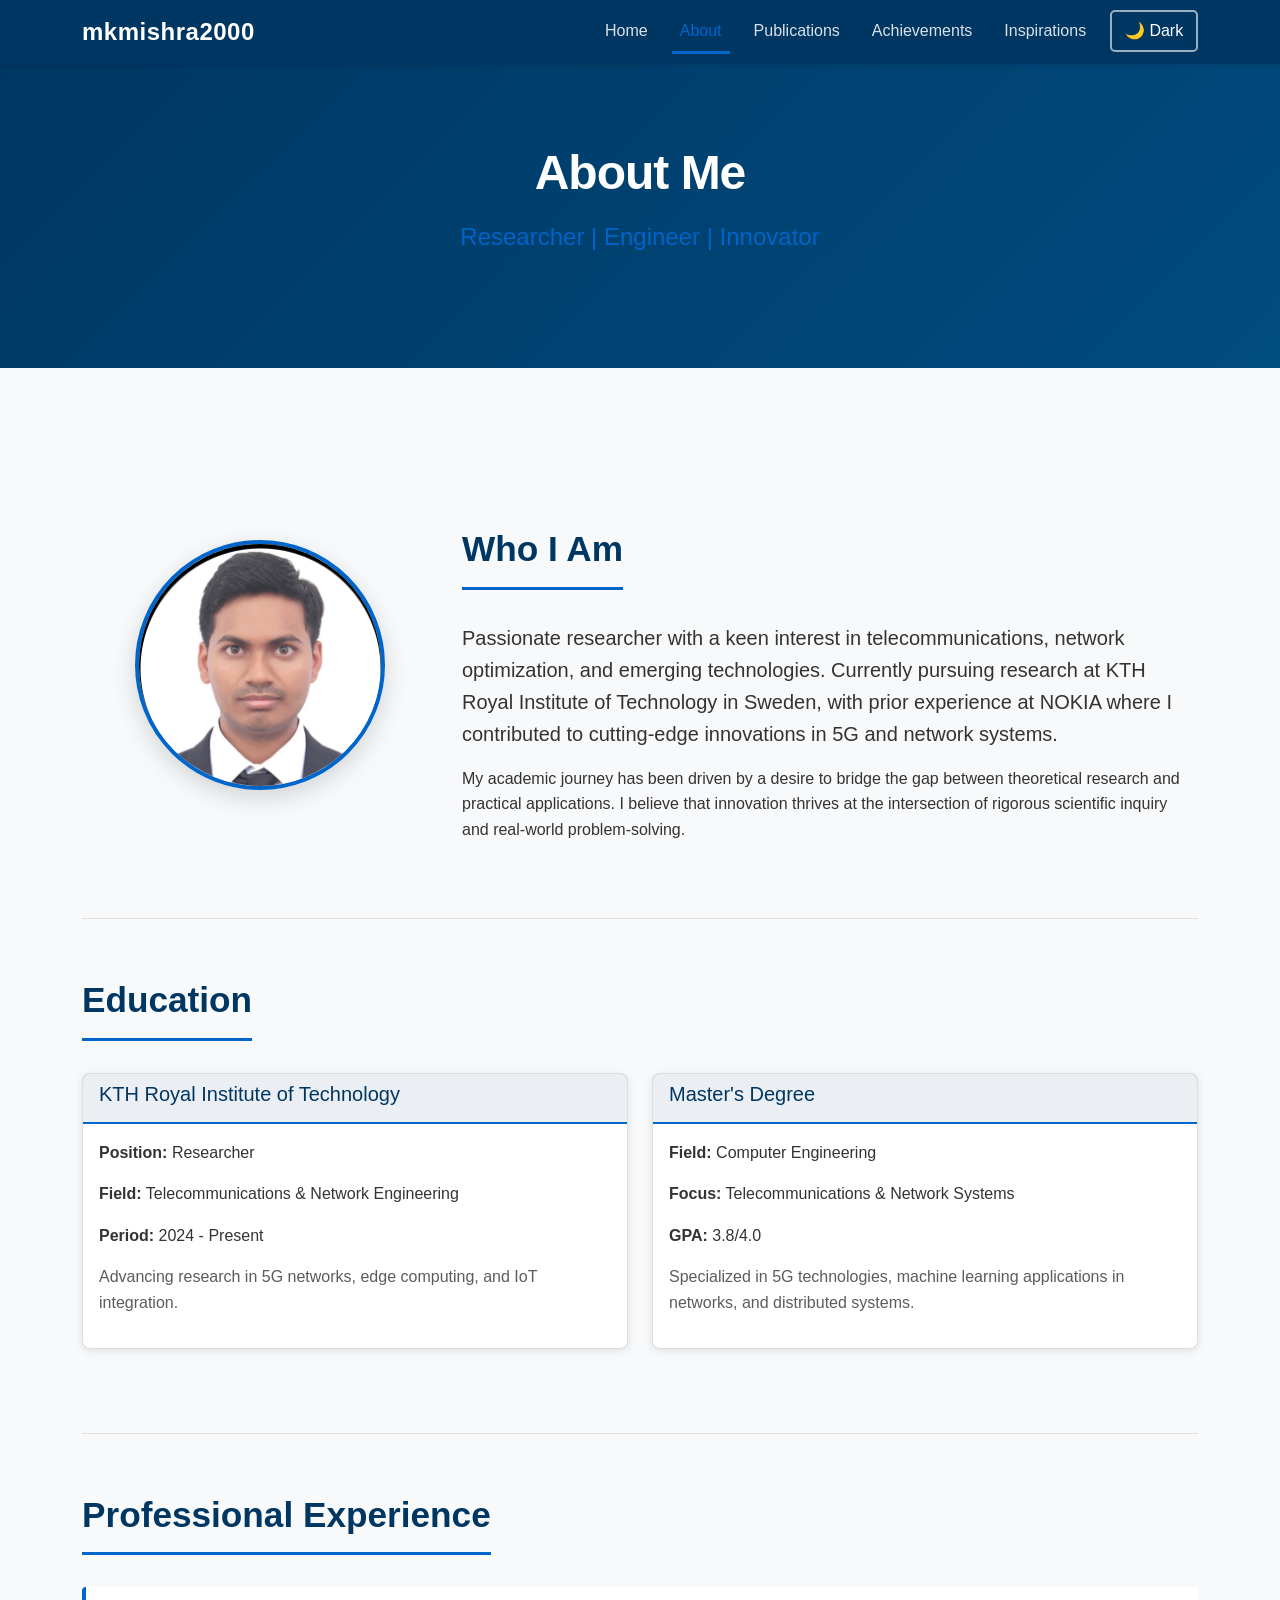
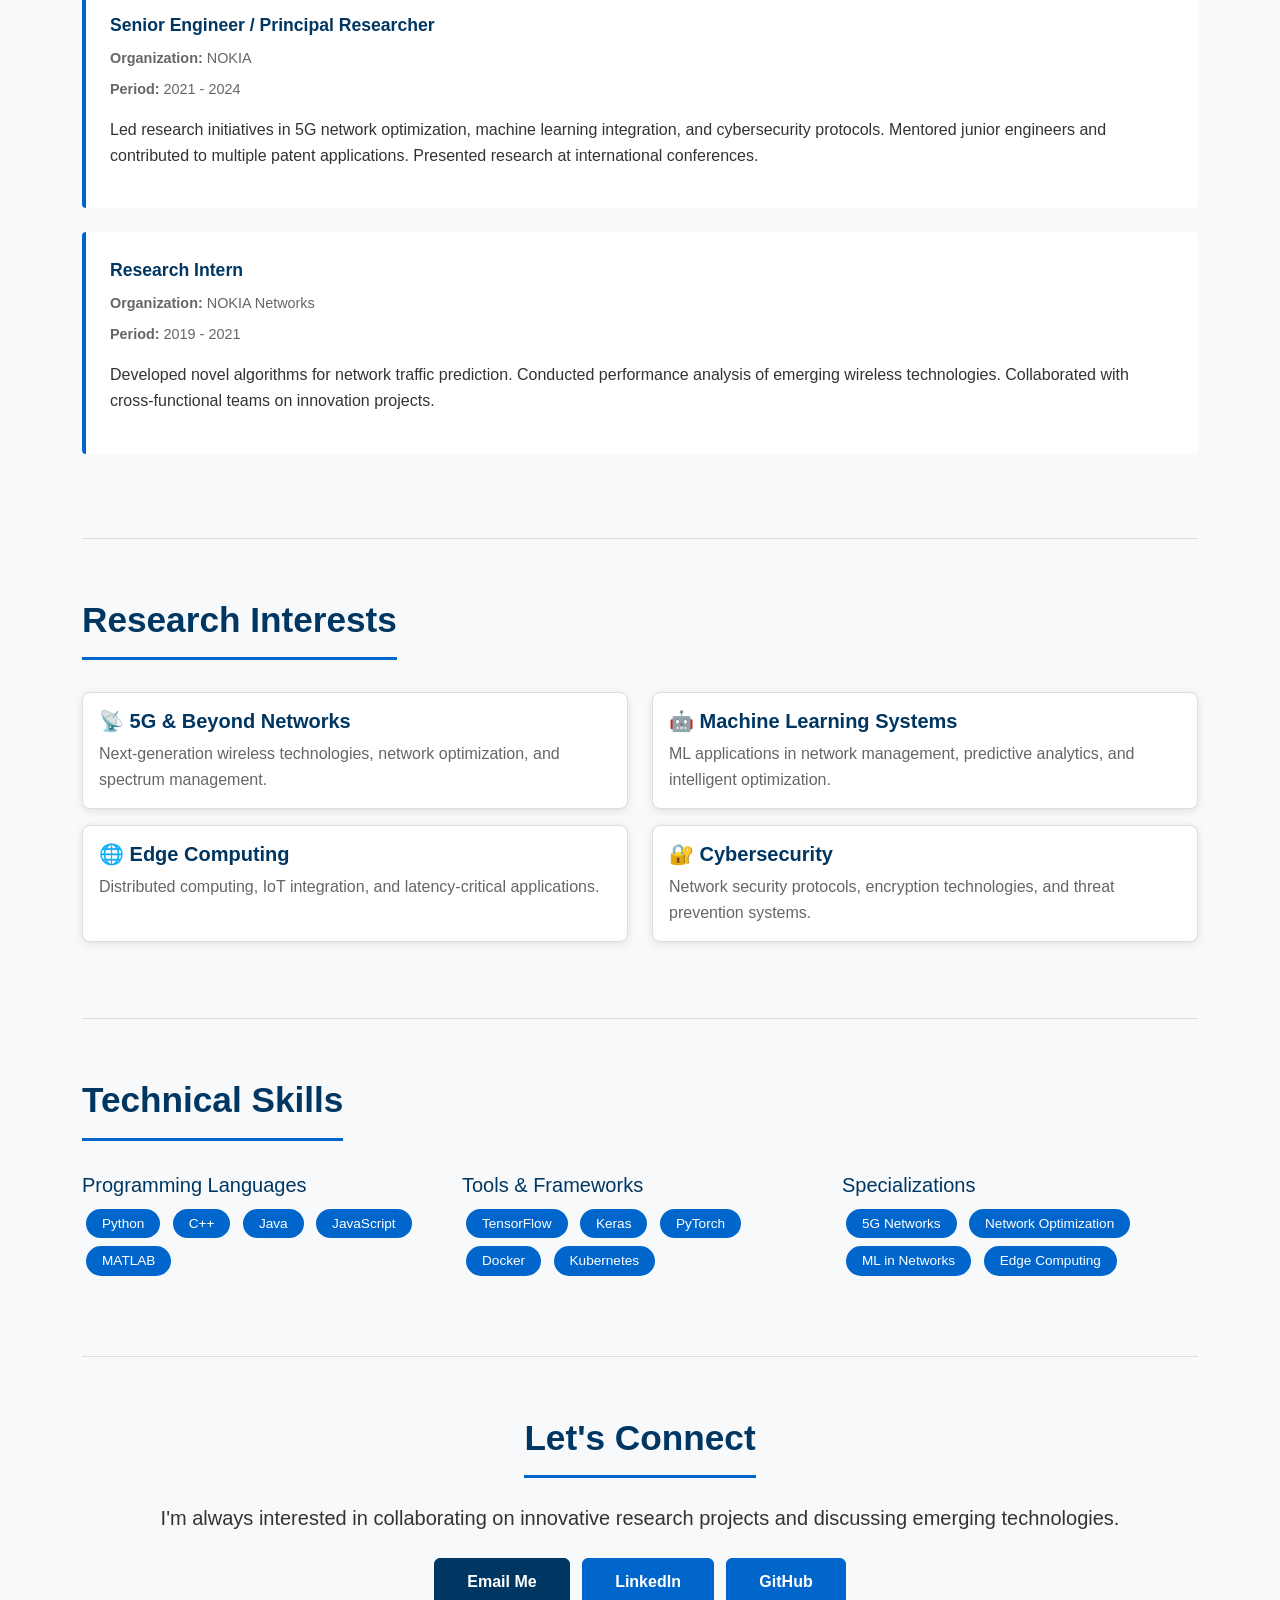
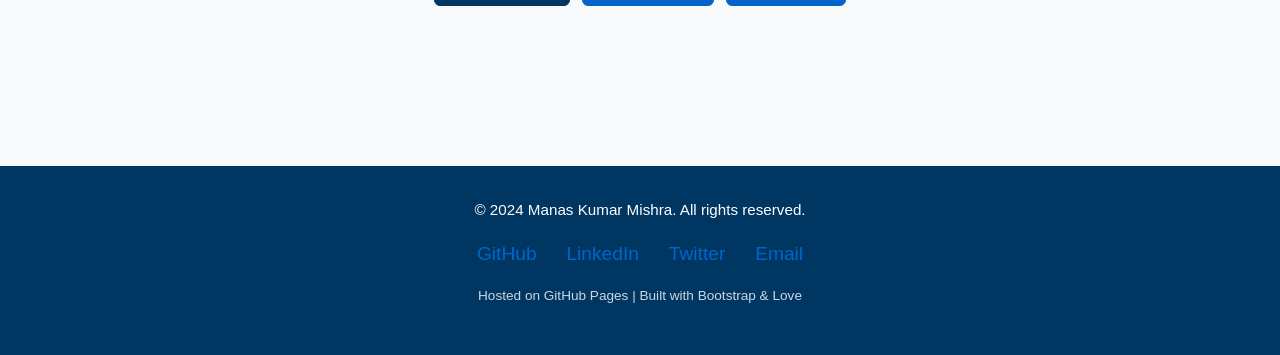
==== about.html @ 9eb92e09 "Build complete professional researcher portfolio with 5 pages, Bootstrap styling, dark mode, and JSO" ====
<!DOCTYPE html>
<html lang="en">
<head>
    <meta charset="UTF-8">
    <meta name="viewport" content="width=device-width, initial-scale=1.0">
    <title>About Me - mkmishra2000</title>
    
    <!-- Bootstrap CSS -->
    <link href="https://cdn.jsdelivr.net/npm/bootstrap@5.3.0/dist/css/bootstrap.min.css" rel="stylesheet">
    
    <!-- Custom CSS -->
    <link rel="stylesheet" href="css/style.css">
    
    <style>
        body {
            display: flex;
            flex-direction: column;
            min-height: 100vh;
        }
        main {
            flex: 1;
        }
    </style>
</head>
<body>
    <!-- Navigation Bar -->
    <nav class="navbar navbar-expand-lg navbar-dark sticky-top">
        <div class="container">
            <a class="navbar-brand" href="index.html">mkmishra2000</a>
            <button class="navbar-toggler" type="button" data-bs-toggle="collapse" data-bs-target="#navbarNav">
                <span class="navbar-toggler-icon"></span>
            </button>
            <div class="collapse navbar-collapse" id="navbarNav">
                <ul class="navbar-nav ms-auto">
                    <li class="nav-item">
                        <a class="nav-link" href="index.html">Home</a>
                    </li>
                    <li class="nav-item">
                        <a class="nav-link" href="about.html">About</a>
                    </li>
                    <li class="nav-item">
                        <a class="nav-link" href="publications.html">Publications</a>
                    </li>
                    <li class="nav-item">
                        <a class="nav-link" href="achievements.html">Achievements</a>
                    </li>
                    <li class="nav-item">
                        <a class="nav-link" href="inspirations.html">Inspirations</a>
                    </li>
                    <li class="nav-item">
                        <button id="theme-toggle" class="theme-toggle ms-2">🌙 Dark</button>
                    </li>
                </ul>
            </div>
        </div>
    </nav>

    <!-- Hero Section -->
    <section class="hero-section">
        <div class="container text-center">
            <h1>About Me</h1>
            <p class="subtitle">Researcher | Engineer | Innovator</p>
        </div>
    </section>

    <!-- Main Content -->
    <main>
        <div class="container">
            <section class="section">
                <div class="row align-items-center">
                    <div class="col-md-4 text-center mb-4">
                        <img id="about-avatar" src="Images/Myimages.jpeg" alt="Profile" class="profile-image" style="width: 250px; height: 250px;">
                    </div>
                    <div class="col-md-8">
                        <h2 class="section-title">Who I Am</h2>
                        <p id="about-bio" class="lead">
                            Passionate researcher with a keen interest in telecommunications, network optimization, and emerging technologies. 
                            Currently pursuing research at KTH Royal Institute of Technology in Sweden, with prior experience at NOKIA where I contributed 
                            to cutting-edge innovations in 5G and network systems.
                        </p>
                        <p>
                            My academic journey has been driven by a desire to bridge the gap between theoretical research and practical applications. 
                            I believe that innovation thrives at the intersection of rigorous scientific inquiry and real-world problem-solving.
                        </p>
                    </div>
                </div>
            </section>

            <!-- Education -->
            <section class="section">
                <h2 class="section-title">Education</h2>
                <div class="row">
                    <div class="col-md-6 mb-4">
                        <div class="card">
                            <div class="card-header">
                                <h5>KTH Royal Institute of Technology</h5>
                            </div>
                            <div class="card-body">
                                <p><strong>Position:</strong> Researcher</p>
                                <p><strong>Field:</strong> Telecommunications & Network Engineering</p>
                                <p><strong>Period:</strong> 2024 - Present</p>
                                <p class="text-muted">Advancing research in 5G networks, edge computing, and IoT integration.</p>
                            </div>
                        </div>
                    </div>
                    <div class="col-md-6 mb-4">
                        <div class="card">
                            <div class="card-header">
                                <h5>Master's Degree</h5>
                            </div>
                            <div class="card-body">
                                <p><strong>Field:</strong> Computer Engineering</p>
                                <p><strong>Focus:</strong> Telecommunications & Network Systems</p>
                                <p><strong>GPA:</strong> 3.8/4.0</p>
                                <p class="text-muted">Specialized in 5G technologies, machine learning applications in networks, and distributed systems.</p>
                            </div>
                        </div>
                    </div>
                </div>
            </section>

            <!-- Professional Experience -->
            <section class="section">
                <h2 class="section-title">Professional Experience</h2>
                <div class="publication-item">
                    <div class="publication-title">Senior Engineer / Principal Researcher</div>
                    <div class="publication-meta"><strong>Organization:</strong> NOKIA</div>
                    <div class="publication-meta"><strong>Period:</strong> 2021 - 2024</div>
                    <p class="mt-3">
                        Led research initiatives in 5G network optimization, machine learning integration, and cybersecurity protocols. 
                        Mentored junior engineers and contributed to multiple patent applications. Presented research at international conferences.
                    </p>
                </div>
                <div class="publication-item mt-3">
                    <div class="publication-title">Research Intern</div>
                    <div class="publication-meta"><strong>Organization:</strong> NOKIA Networks</div>
                    <div class="publication-meta"><strong>Period:</strong> 2019 - 2021</div>
                    <p class="mt-3">
                        Developed novel algorithms for network traffic prediction. Conducted performance analysis of emerging wireless technologies. 
                        Collaborated with cross-functional teams on innovation projects.
                    </p>
                </div>
            </section>

            <!-- Research Interests -->
            <section class="section">
                <h2 class="section-title">Research Interests</h2>
                <div class="row">
                    <div class="col-md-6 mb-3">
                        <div class="card h-100">
                            <div class="card-body">
                                <h5 class="card-title">📡 5G & Beyond Networks</h5>
                                <p class="card-text">Next-generation wireless technologies, network optimization, and spectrum management.</p>
                            </div>
                        </div>
                    </div>
                    <div class="col-md-6 mb-3">
                        <div class="card h-100">
                            <div class="card-body">
                                <h5 class="card-title">🤖 Machine Learning Systems</h5>
                                <p class="card-text">ML applications in network management, predictive analytics, and intelligent optimization.</p>
                            </div>
                        </div>
                    </div>
                    <div class="col-md-6 mb-3">
                        <div class="card h-100">
                            <div class="card-body">
                                <h5 class="card-title">🌐 Edge Computing</h5>
                                <p class="card-text">Distributed computing, IoT integration, and latency-critical applications.</p>
                            </div>
                        </div>
                    </div>
                    <div class="col-md-6 mb-3">
                        <div class="card h-100">
                            <div class="card-body">
                                <h5 class="card-title">🔐 Cybersecurity</h5>
                                <p class="card-text">Network security protocols, encryption technologies, and threat prevention systems.</p>
                            </div>
                        </div>
                    </div>
                </div>
            </section>

            <!-- Skills -->
            <section class="section">
                <h2 class="section-title">Technical Skills</h2>
                <div class="row">
                    <div class="col-md-4 mb-3">
                        <h5 class="text-kth-blue">Programming Languages</h5>
                        <div class="mt-2">
                            <span class="badge">Python</span>
                            <span class="badge">C++</span>
                            <span class="badge">Java</span>
                            <span class="badge">JavaScript</span>
                            <span class="badge">MATLAB</span>
                        </div>
                    </div>
                    <div class="col-md-4 mb-3">
                        <h5 class="text-kth-blue">Tools & Frameworks</h5>
                        <div class="mt-2">
                            <span class="badge">TensorFlow</span>
                            <span class="badge">Keras</span>
                            <span class="badge">PyTorch</span>
                            <span class="badge">Docker</span>
                            <span class="badge">Kubernetes</span>
                        </div>
                    </div>
                    <div class="col-md-4 mb-3">
                        <h5 class="text-kth-blue">Specializations</h5>
                        <div class="mt-2">
                            <span class="badge">5G Networks</span>
                            <span class="badge">Network Optimization</span>
                            <span class="badge">ML in Networks</span>
                            <span class="badge">Edge Computing</span>
                        </div>
                    </div>
                </div>
            </section>

            <!-- Contact -->
            <section class="section text-center">
                <h2 class="section-title mb-4">Let's Connect</h2>
                <p class="lead mb-4">I'm always interested in collaborating on innovative research projects and discussing emerging technologies.</p>
                <div>
                    <a href="mailto:manasmkm850@gmail.com" class="btn btn-primary me-2">Email Me</a>
                    <a href="https://linkedin.com/in/mkmishra2000" target="_blank" class="btn btn-secondary me-2">LinkedIn</a>
                    <a href="https://github.com/mkmishra2000" target="_blank" class="btn btn-secondary">GitHub</a>
                </div>
            </section>
        </div>
    </main>

    <!-- Footer -->
    <footer>
        <div class="container">
            <p>&copy; 2024 Manas Kumar Mishra. All rights reserved.</p>
            <div class="social-links">
                <a href="https://github.com/mkmishra2000" target="_blank">GitHub</a>
                <a href="https://linkedin.com/in/mkmishra2000" target="_blank">LinkedIn</a>
                <a href="https://twitter.com/mkmishra2000" target="_blank">Twitter</a>
                <a href="mailto:manasmkm850@gmail.com">Email</a>
            </div>
            <p style="font-size: 0.85rem; margin-top: 1rem; opacity: 0.8;">Hosted on GitHub Pages | Built with Bootstrap & Love</p>
        </div>
    </footer>

    <!-- Bootstrap JS -->
    <script src="https://cdn.jsdelivr.net/npm/bootstrap@5.3.0/dist/js/bootstrap.bundle.min.js"></script>
    
    <!-- Custom Scripts -->
    <script src="js/theme.js"></script>
    <script src="js/main.js"></script>
    <script src="js/data-loader.js"></script>
</body>
</html>
---- css/style.css ----
/* ====================================
   KTH + NOKIA Inspired Color Palette
   ==================================== */

:root {
    /* Light Mode Colors */
    --kth-blue: #003662;
    --nokia-blue: #0066CC;
    --light-bg: #f8f9fa;
    --text-dark: #333333;
    --text-muted: #666666;
    --border-color: #dddddd;
    --white: #ffffff;
    
    /* Dark Mode Colors */
    --dark-bg: #1a1a1a;
    --dark-text: #e8e8e8;
    --dark-text-muted: #b3b3b3;
    --dark-border: #444444;
    
    /* Current Theme (Light) */
    --bg-primary: var(--light-bg);
    --text-primary: var(--text-dark);
    --text-secondary: var(--text-muted);
    --border: var(--border-color);
    --card-bg: var(--white);
}

body.dark-mode {
    --bg-primary: var(--dark-bg);
    --text-primary: var(--dark-text);
    --text-secondary: var(--dark-text-muted);
    --border: var(--dark-border);
    --card-bg: #2a2a2a;
}

/* ====================================
   General Styles
   ==================================== */

* {
    margin: 0;
    padding: 0;
    box-sizing: border-box;
}

html, body {
    height: 100%;
}

body {
    font-family: 'Segoe UI', Tahoma, Geneva, Verdana, sans-serif;
    background-color: var(--bg-primary);
    color: var(--text-primary);
    transition: background-color 0.3s ease, color 0.3s ease;
    line-height: 1.6;
}

/* ====================================
   Navbar Styling
   ==================================== */

.navbar {
    background-color: var(--kth-blue) !important;
    box-shadow: 0 2px 4px rgba(0, 0, 0, 0.1);
}

.navbar-brand {
    font-weight: 700;
    font-size: 1.5rem;
    letter-spacing: 0.5px;
    color: var(--white) !important;
}

.nav-link {
    color: rgba(255, 255, 255, 0.85) !important;
    font-weight: 500;
    margin: 0 0.5rem;
    transition: color 0.3s ease;
}

.nav-link:hover {
    color: var(--nokia-blue) !important;
}

.nav-link.active {
    color: var(--nokia-blue) !important;
    border-bottom: 3px solid var(--nokia-blue);
}

.theme-toggle {
    background: transparent;
    border: 2px solid rgba(255, 255, 255, 0.6);
    color: var(--white);
    padding: 0.4rem 0.8rem;
    border-radius: 5px;
    cursor: pointer;
    transition: all 0.3s ease;
    font-size: 1rem;
}

.theme-toggle:hover {
    background-color: rgba(255, 255, 255, 0.1);
    color: var(--nokia-blue);
    border-color: var(--nokia-blue);
}

/* ====================================
   Hero Section
   ==================================== */

.hero-section {
    background: linear-gradient(135deg, var(--kth-blue) 0%, #004d7f 100%);
    color: var(--white);
    padding: 80px 0;
    text-align: center;
    margin-bottom: 60px;
}

.hero-section h1 {
    font-size: 3rem;
    font-weight: 700;
    margin-bottom: 1rem;
    letter-spacing: -1px;
}

.hero-section .subtitle {
    font-size: 1.5rem;
    margin-bottom: 2rem;
    opacity: 0.95;
    color: var(--nokia-blue);
    font-weight: 500;
}

.profile-image {
    width: 150px;
    height: 150px;
    border-radius: 50%;
    border: 4px solid var(--nokia-blue);
    object-fit: cover;
    margin-bottom: 2rem;
    box-shadow: 0 8px 24px rgba(0, 0, 0, 0.15);
}

/* ====================================
   Main Content
   ==================================== */

main {
    flex: 1;
    padding: 40px 0;
}

.section {
    padding: 60px 0;
    border-bottom: 1px solid var(--border);
}

.section:last-child {
    border-bottom: none;
}

.section-title {
    color: var(--kth-blue);
    font-size: 2.2rem;
    font-weight: 700;
    margin-bottom: 2rem;
    padding-bottom: 1rem;
    border-bottom: 3px solid var(--nokia-blue);
    display: inline-block;
}

/* ====================================
   Cards
   ==================================== */

.card {
    background-color: var(--card-bg);
    border: 1px solid var(--border);
    border-radius: 8px;
    box-shadow: 0 2px 8px rgba(0, 0, 0, 0.1);
    transition: all 0.3s ease;
    color: var(--text-primary);
}

.card:hover {
    transform: translateY(-5px);
    box-shadow: 0 8px 16px rgba(0, 0, 0, 0.15);
    border-color: var(--nokia-blue);
}

.card-header {
    background-color: rgba(0, 54, 98, 0.08);
    border-bottom: 2px solid var(--nokia-blue);
    color: var(--kth-blue);
    font-weight: 600;
}

.card-title {
    color: var(--kth-blue);
    font-weight: 700;
    margin-bottom: 0.5rem;
}

.card-text {
    color: var(--text-secondary);
}

/* ====================================
   Badges & Tags
   ==================================== */

.badge {
    background-color: var(--nokia-blue);
    color: var(--white);
    padding: 0.5rem 1rem;
    border-radius: 20px;
    font-size: 0.85rem;
    font-weight: 500;
    margin: 0.25rem;
    display: inline-block;
}

.badge.achievement {
    background-color: var(--kth-blue);
}

.badge.category {
    background-color: rgba(0, 102, 204, 0.2);
    color: var(--nokia-blue);
    border: 1px solid var(--nokia-blue);
}

/* ====================================
   Buttons
   ==================================== */

.btn-primary {
    background-color: var(--kth-blue);
    border-color: var(--kth-blue);
    color: var(--white);
    font-weight: 600;
    padding: 0.7rem 2rem;
    transition: all 0.3s ease;
}

.btn-primary:hover {
    background-color: #002a4d;
    border-color: #002a4d;
    transform: translateY(-2px);
    box-shadow: 0 4px 12px rgba(0, 54, 98, 0.3);
}

.btn-secondary {
    background-color: var(--nokia-blue);
    border-color: var(--nokia-blue);
    color: var(--white);
    font-weight: 600;
    padding: 0.7rem 2rem;
    transition: all 0.3s ease;
}

.btn-secondary:hover {
    background-color: #0052a3;
    border-color: #0052a3;
    transform: translateY(-2px);
    box-shadow: 0 4px 12px rgba(0, 102, 204, 0.3);
}

.btn-outline-primary {
    color: var(--kth-blue);
    border-color: var(--kth-blue);
}

.btn-outline-primary:hover {
    background-color: var(--kth-blue);
    border-color: var(--kth-blue);
}

/* ====================================
   Links
   ==================================== */

a {
    color: var(--nokia-blue);
    text-decoration: none;
    transition: color 0.3s ease;
}

a:hover {
    color: var(--kth-blue);
    text-decoration: underline;
}

/* ====================================
   Footer
   ==================================== */

footer {
    background-color: var(--kth-blue);
    color: var(--white);
    text-align: center;
    padding: 2rem;
    margin-top: 60px;
    font-size: 0.95rem;
}

footer a {
    color: var(--nokia-blue);
}

footer a:hover {
    color: var(--white);
}

.social-links {
    margin: 1rem 0;
}

.social-links a {
    display: inline-block;
    margin: 0 0.8rem;
    font-size: 1.2rem;
    transition: transform 0.3s ease;
}

.social-links a:hover {
    transform: scale(1.2);
}

/* ====================================
   Publication & Achievement Items
   ==================================== */

.publication-item {
    padding: 1.5rem;
    border-left: 4px solid var(--nokia-blue);
    background-color: var(--card-bg);
    margin-bottom: 1.5rem;
    border-radius: 4px;
    transition: all 0.3s ease;
}

.publication-item:hover {
    background-color: rgba(0, 102, 204, 0.05);
    border-left-color: var(--kth-blue);
}

.publication-title {
    color: var(--kth-blue);
    font-size: 1.1rem;
    font-weight: 700;
    margin-bottom: 0.5rem;
}

.publication-meta {
    color: var(--text-secondary);
    font-size: 0.9rem;
    margin-bottom: 0.5rem;
}

.achievement-item {
    padding: 1.5rem;
    border-radius: 8px;
    background-color: var(--card-bg);
    margin-bottom: 1.5rem;
    border-top: 4px solid var(--kth-blue);
    transition: all 0.3s ease;
}

.achievement-item:hover {
    background-color: rgba(0, 54, 98, 0.05);
    border-top-color: var(--nokia-blue);
    transform: translateY(-3px);
}

.achievement-icon {
    font-size: 2rem;
    margin-right: 1rem;
    display: inline-block;
}

.achievement-content h3 {
    color: var(--kth-blue);
    margin-bottom: 0.3rem;
}

/* ====================================
   Inspiration Cards
   ==================================== */

.inspiration-card {
    background-color: var(--card-bg);
    border: 2px solid var(--border);
    border-radius: 8px;
    padding: 2rem;
    text-align: center;
    transition: all 0.3s ease;
    height: 100%;
}

.inspiration-card:hover {
    border-color: var(--nokia-blue);
    box-shadow: 0 8px 20px rgba(0, 102, 204, 0.15);
    transform: translateY(-5px);
}

.inspiration-name {
    color: var(--kth-blue);
    font-size: 1.3rem;
    font-weight: 700;
    margin-bottom: 0.5rem;
}

.inspiration-field {
    color: var(--nokia-blue);
    font-weight: 600;
    margin-bottom: 1rem;
}

.inspiration-influence {
    color: var(--text-secondary);
    font-size: 0.95rem;
    line-height: 1.6;
}

/* ====================================
   Responsive Design
   ==================================== */

@media (max-width: 768px) {
    .hero-section h1 {
        font-size: 2rem;
    }
    
    .hero-section .subtitle {
        font-size: 1.1rem;
    }
    
    .section-title {
        font-size: 1.8rem;
    }
    
    .nav-link {
        margin: 0.3rem 0;
    }
    
    footer {
        font-size: 0.85rem;
    }
    
    .social-links a {
        margin: 0 0.5rem;
    }
}

@media (max-width: 480px) {
    .hero-section {
        padding: 40px 0;
    }
    
    .hero-section h1 {
        font-size: 1.5rem;
    }
    
    .profile-image {
        width: 120px;
        height: 120px;
    }
    
    .section {
        padding: 30px 0;
    }
    
    .section-title {
        font-size: 1.5rem;
    }
}

/* ====================================
   Utility Classes
   ==================================== */

.text-kth-blue {
    color: var(--kth-blue);
}

.text-nokia-blue {
    color: var(--nokia-blue);
}

.bg-kth-blue {
    background-color: var(--kth-blue);
}

.bg-nokia-blue {
    background-color: var(--nokia-blue);
}

.fade-in {
    animation: fadeIn 0.5s ease-in;
}

@keyframes fadeIn {
    from {
        opacity: 0;
        transform: translateY(10px);
    }
    to {
        opacity: 1;
        transform: translateY(0);
    }
}

.container-fluid {
    display: flex;
    flex-direction: column;
    min-height: 100vh;
}

/* Smooth scrolling */
html {
    scroll-behavior: smooth;
}
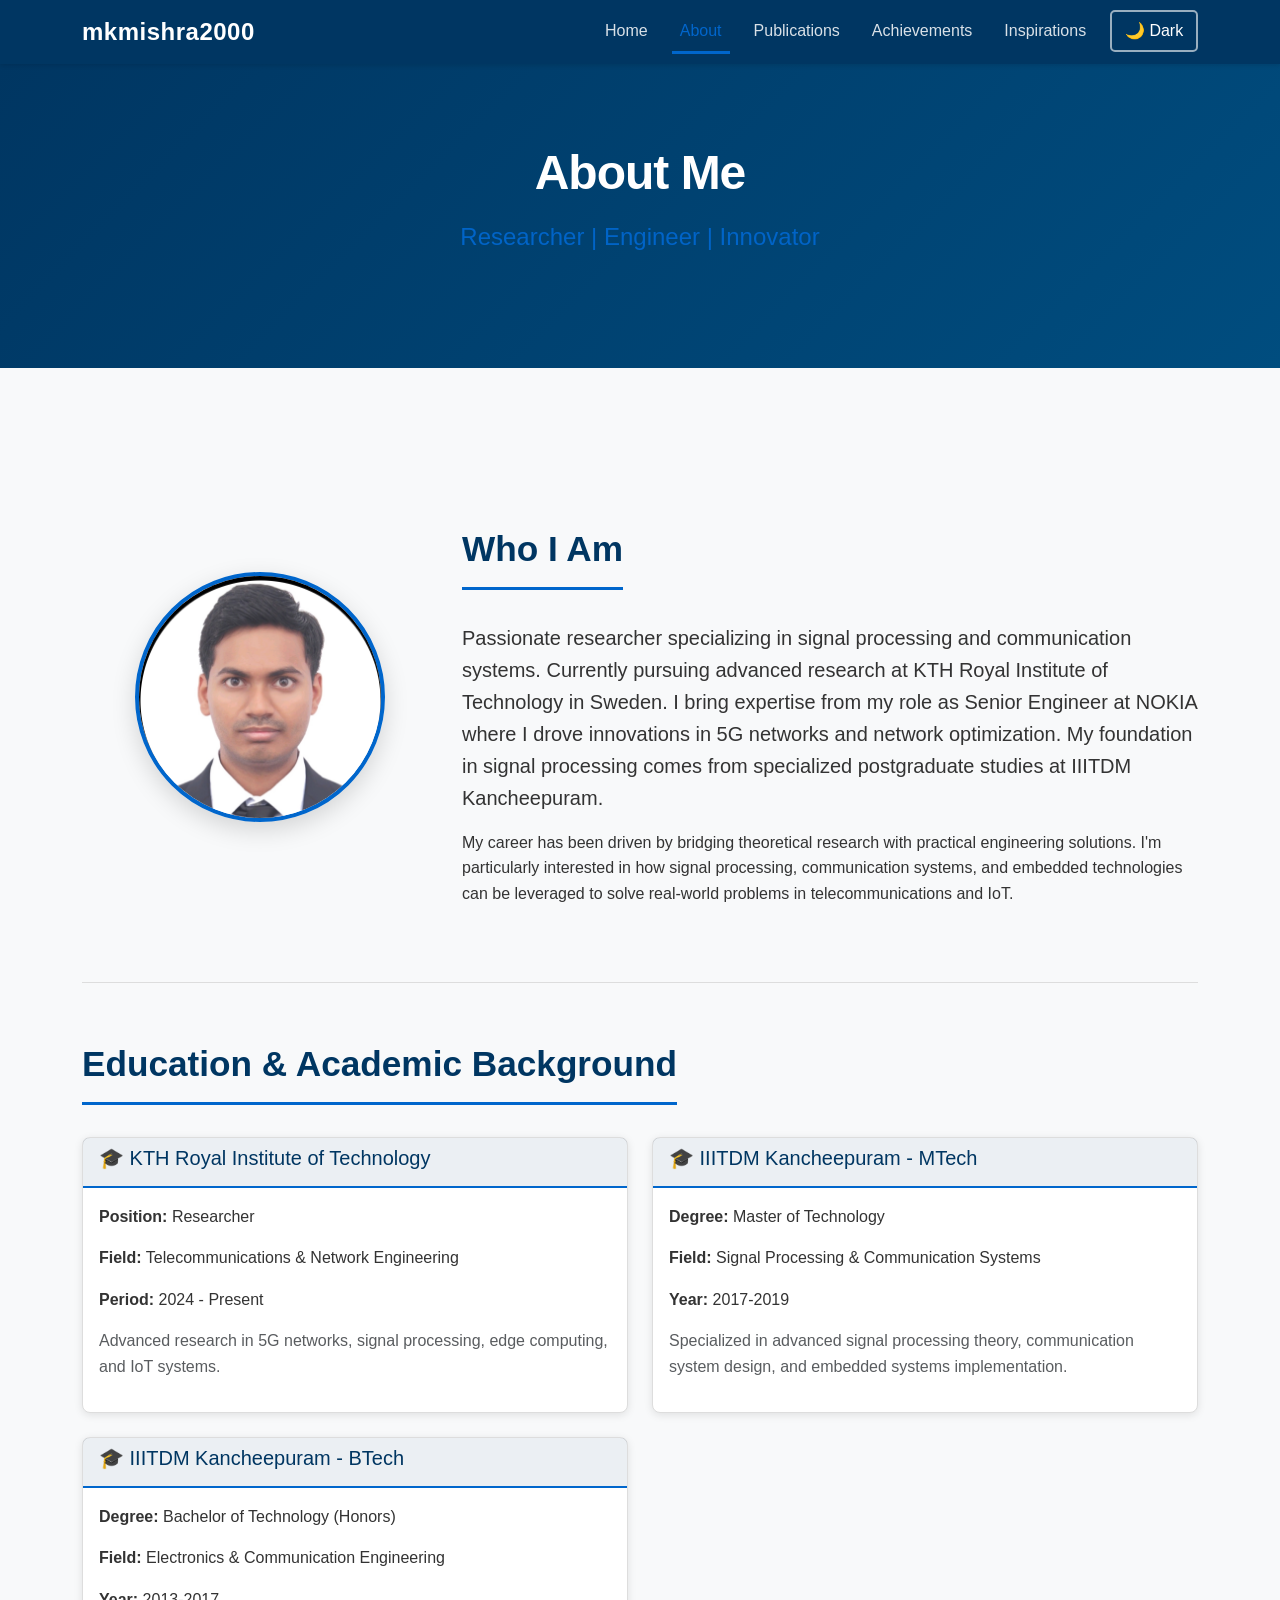
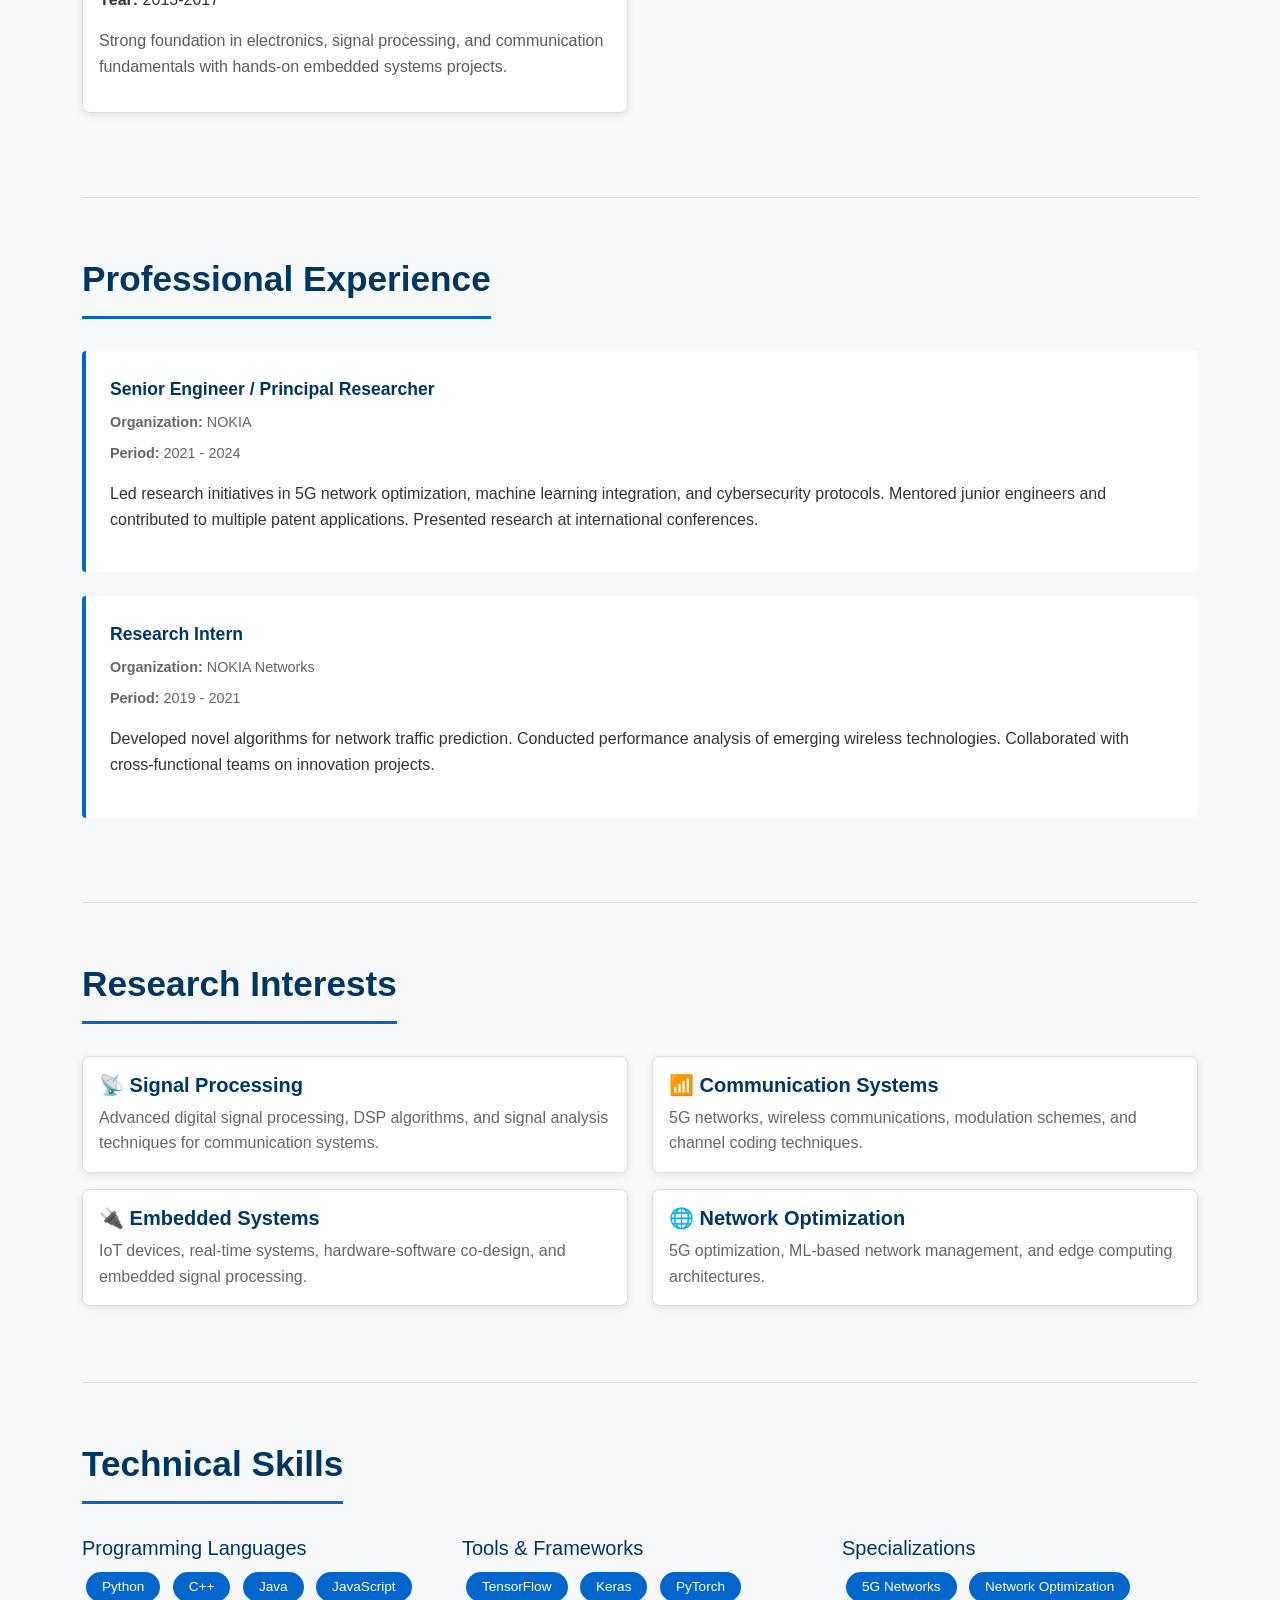
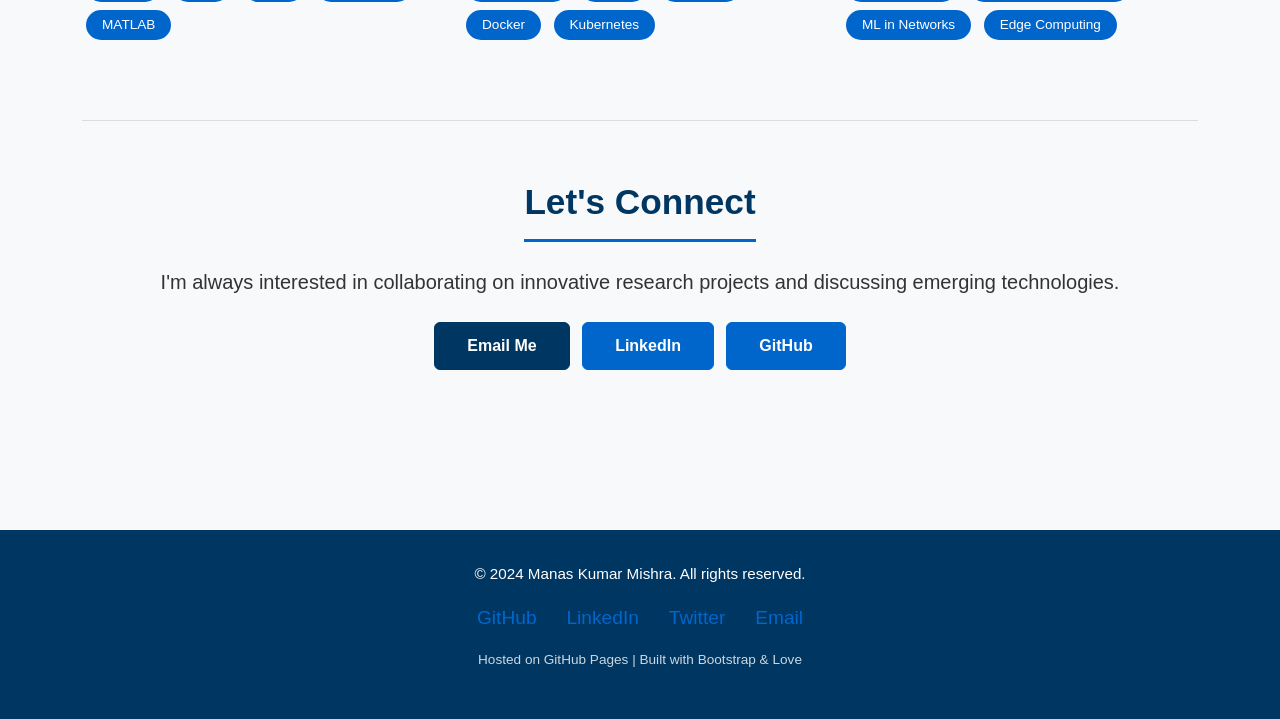
==== commit 62a74a7e: "Added the updated publications" ====
--- a/about.html
+++ b/about.html
@@ -74,13 +74,13 @@
                     <div class="col-md-8">
                         <h2 class="section-title">Who I Am</h2>
                         <p id="about-bio" class="lead">
-                            Passionate researcher with a keen interest in telecommunications, network optimization, and emerging technologies. 
-                            Currently pursuing research at KTH Royal Institute of Technology in Sweden, with prior experience at NOKIA where I contributed 
-                            to cutting-edge innovations in 5G and network systems.
+                            Passionate researcher specializing in signal processing and communication systems. Currently pursuing advanced research at KTH Royal Institute of Technology in Sweden. 
+                            I bring expertise from my role as Senior Engineer at NOKIA where I drove innovations in 5G networks and network optimization. 
+                            My foundation in signal processing comes from specialized postgraduate studies at IIITDM Kancheepuram.
                         </p>
                         <p>
-                            My academic journey has been driven by a desire to bridge the gap between theoretical research and practical applications. 
-                            I believe that innovation thrives at the intersection of rigorous scientific inquiry and real-world problem-solving.
+                            My career has been driven by bridging theoretical research with practical engineering solutions. I'm particularly interested in how signal processing, 
+                            communication systems, and embedded technologies can be leveraged to solve real-world problems in telecommunications and IoT.
                         </p>
                     </div>
                 </div>
@@ -88,31 +88,44 @@
 
             <!-- Education -->
             <section class="section">
-                <h2 class="section-title">Education</h2>
+                <h2 class="section-title">Education & Academic Background</h2>
                 <div class="row">
                     <div class="col-md-6 mb-4">
                         <div class="card">
                             <div class="card-header">
-                                <h5>KTH Royal Institute of Technology</h5>
+                                <h5>🎓 KTH Royal Institute of Technology</h5>
                             </div>
                             <div class="card-body">
                                 <p><strong>Position:</strong> Researcher</p>
                                 <p><strong>Field:</strong> Telecommunications & Network Engineering</p>
                                 <p><strong>Period:</strong> 2024 - Present</p>
-                                <p class="text-muted">Advancing research in 5G networks, edge computing, and IoT integration.</p>
+                                <p class="text-muted">Advanced research in 5G networks, signal processing, edge computing, and IoT systems.</p>
                             </div>
                         </div>
                     </div>
                     <div class="col-md-6 mb-4">
                         <div class="card">
                             <div class="card-header">
-                                <h5>Master's Degree</h5>
-                            </div>
-                            <div class="card-body">
-                                <p><strong>Field:</strong> Computer Engineering</p>
-                                <p><strong>Focus:</strong> Telecommunications & Network Systems</p>
-                                <p><strong>GPA:</strong> 3.8/4.0</p>
-                                <p class="text-muted">Specialized in 5G technologies, machine learning applications in networks, and distributed systems.</p>
+                                <h5>🎓 IIITDM Kancheepuram - MTech</h5>
+                            </div>
+                            <div class="card-body">
+                                <p><strong>Degree:</strong> Master of Technology</p>
+                                <p><strong>Field:</strong> Signal Processing & Communication Systems</p>
+                                <p><strong>Year:</strong> 2017-2019</p>
+                                <p class="text-muted">Specialized in advanced signal processing theory, communication system design, and embedded systems implementation.</p>
+                            </div>
+                        </div>
+                    </div>
+                    <div class="col-md-6 mb-4">
+                        <div class="card">
+                            <div class="card-header">
+                                <h5>🎓 IIITDM Kancheepuram - BTech</h5>
+                            </div>
+                            <div class="card-body">
+                                <p><strong>Degree:</strong> Bachelor of Technology (Honors)</p>
+                                <p><strong>Field:</strong> Electronics & Communication Engineering</p>
+                                <p><strong>Year:</strong> 2013-2017</p>
+                                <p class="text-muted">Strong foundation in electronics, signal processing, and communication fundamentals with hands-on embedded systems projects.</p>
                             </div>
                         </div>
                     </div>
@@ -149,32 +162,32 @@
                     <div class="col-md-6 mb-3">
                         <div class="card h-100">
                             <div class="card-body">
-                                <h5 class="card-title">📡 5G & Beyond Networks</h5>
-                                <p class="card-text">Next-generation wireless technologies, network optimization, and spectrum management.</p>
-                            </div>
-                        </div>
-                    </div>
-                    <div class="col-md-6 mb-3">
-                        <div class="card h-100">
-                            <div class="card-body">
-                                <h5 class="card-title">🤖 Machine Learning Systems</h5>
-                                <p class="card-text">ML applications in network management, predictive analytics, and intelligent optimization.</p>
-                            </div>
-                        </div>
-                    </div>
-                    <div class="col-md-6 mb-3">
-                        <div class="card h-100">
-                            <div class="card-body">
-                                <h5 class="card-title">🌐 Edge Computing</h5>
-                                <p class="card-text">Distributed computing, IoT integration, and latency-critical applications.</p>
-                            </div>
-                        </div>
-                    </div>
-                    <div class="col-md-6 mb-3">
-                        <div class="card h-100">
-                            <div class="card-body">
-                                <h5 class="card-title">🔐 Cybersecurity</h5>
-                                <p class="card-text">Network security protocols, encryption technologies, and threat prevention systems.</p>
+                                <h5 class="card-title">📡 Signal Processing</h5>
+                                <p class="card-text">Advanced digital signal processing, DSP algorithms, and signal analysis techniques for communication systems.</p>
+                            </div>
+                        </div>
+                    </div>
+                    <div class="col-md-6 mb-3">
+                        <div class="card h-100">
+                            <div class="card-body">
+                                <h5 class="card-title">📶 Communication Systems</h5>
+                                <p class="card-text">5G networks, wireless communications, modulation schemes, and channel coding techniques.</p>
+                            </div>
+                        </div>
+                    </div>
+                    <div class="col-md-6 mb-3">
+                        <div class="card h-100">
+                            <div class="card-body">
+                                <h5 class="card-title">🔌 Embedded Systems</h5>
+                                <p class="card-text">IoT devices, real-time systems, hardware-software co-design, and embedded signal processing.</p>
+                            </div>
+                        </div>
+                    </div>
+                    <div class="col-md-6 mb-3">
+                        <div class="card h-100">
+                            <div class="card-body">
+                                <h5 class="card-title">🌐 Network Optimization</h5>
+                                <p class="card-text">5G optimization, ML-based network management, and edge computing architectures.</p>
                             </div>
                         </div>
                     </div>
